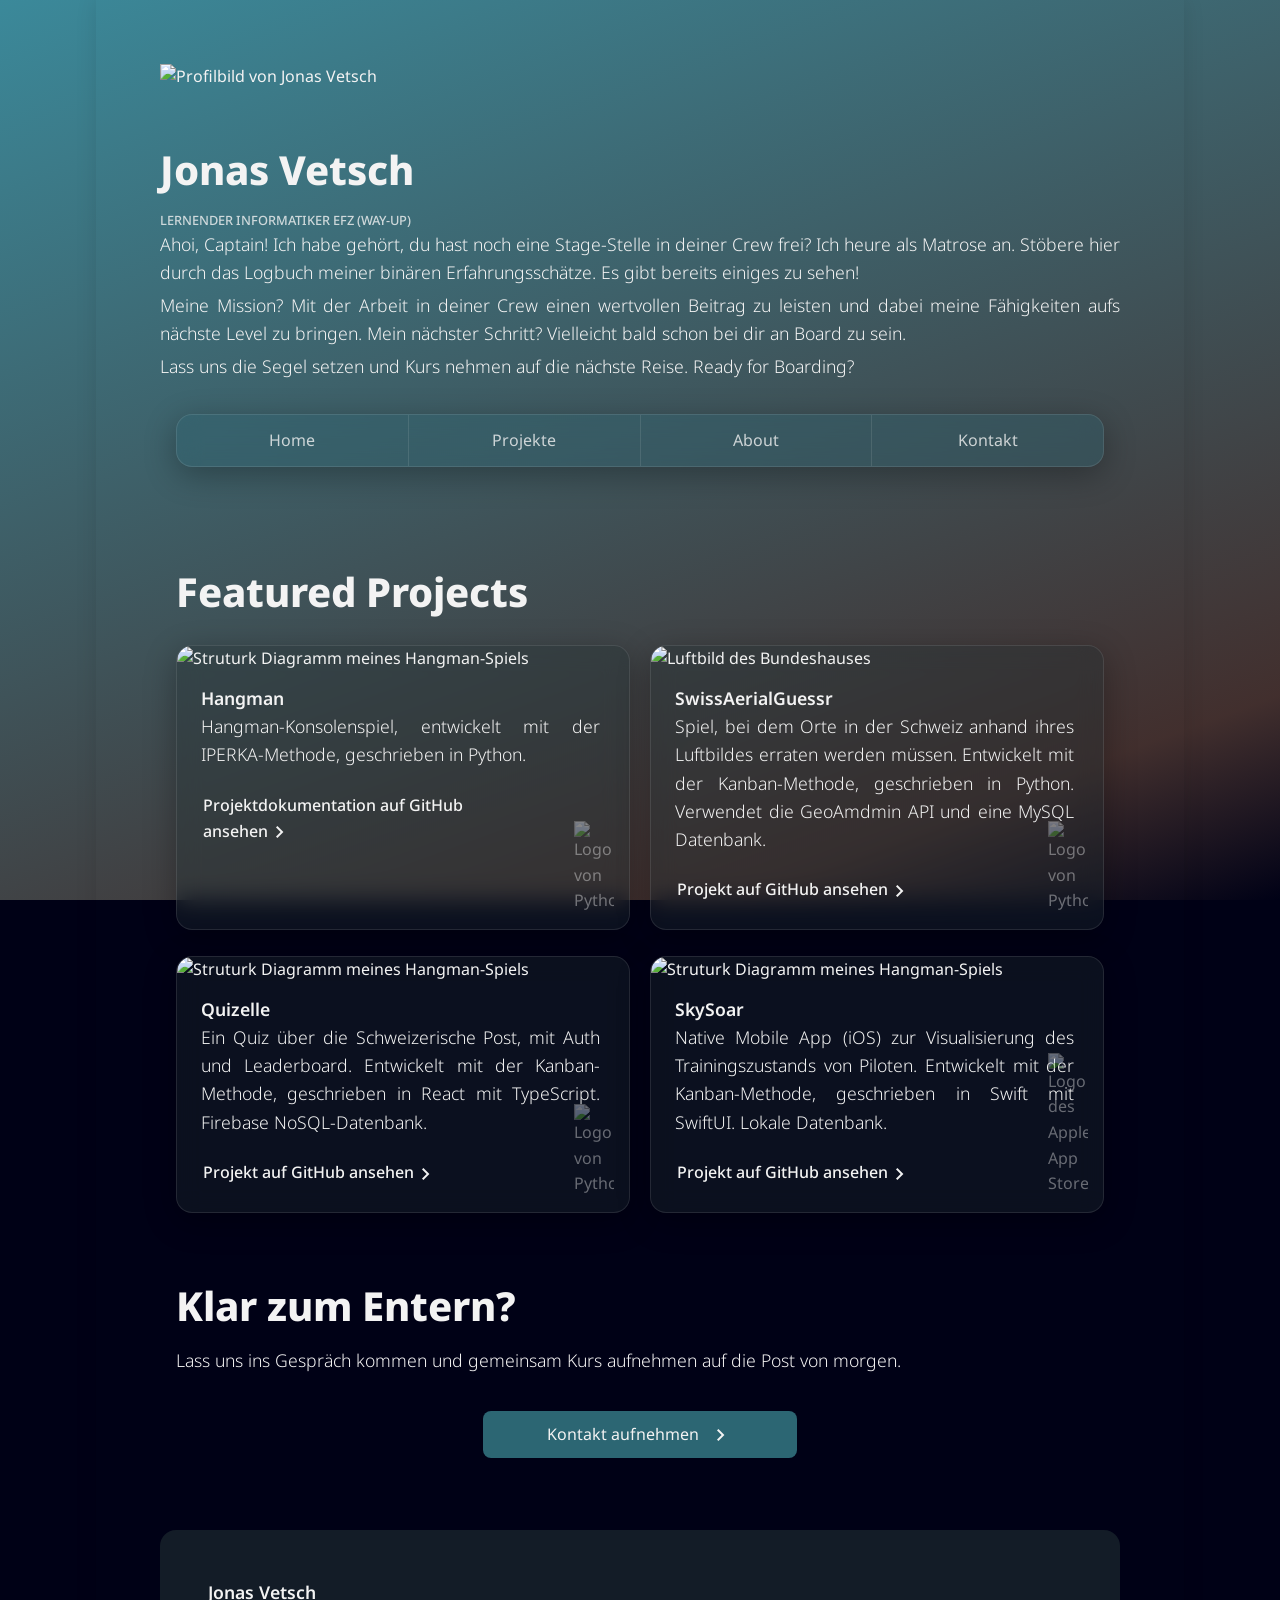
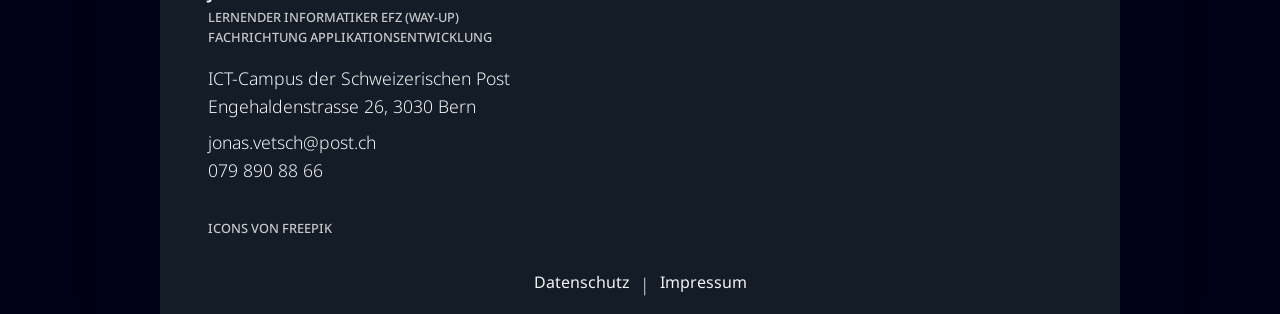
==== index.html @ 1a18a31d "Add Hamburger Nav for Mobile on site projects.html, still not unified over all pages." ====
<!DOCTYPE html>
<html lang="de">
<head>
    <meta charset="UTF-8">
    <meta name="viewport" content="width=device-width, initial-scale=1.0">
    <link rel="stylesheet" href="css/global.css">
    <link rel="stylesheet" href="css/index.css">

    <title>Jonas Vetsch | Lernender Informatiker</title>

    <!-- Load Font "Noto" -->
    <link rel="preconnect" href="https://fonts.googleapis.com">
    <link rel="preconnect" href="https://fonts.gstatic.com" crossorigin>
    <link href="https://fonts.googleapis.com/css2?family=Inter:ital,opsz,wght@0,14..32,100..900;1,14..32,100..900&family=Noto+Sans:ital,wght@0,100..900;1,100..900&display=swap" rel="stylesheet">

    <!-- Load Google Icons -->
    <link rel="stylesheet" href="https://fonts.googleapis.com/css2?family=Material+Symbols+Outlined:opsz,wght,FILL,GRAD@24,400,0,0" />
</head>
<body>
    <!-- Bild und Name -->
    <div class="hero">
        <img class="profile-img" src="img/profilepicture.png" alt="Profilbild von Jonas Vetsch">
        <div class="hero-text">
            <h1>Jonas Vetsch</h1>
            <h4>Lernender Informatiker EFZ (Way-Up)</h4>
        </div>
    </div>

    <!-- Elevator Pitch -->
    <p class="elevator-pitch">Ahoi, Captain! Ich habe gehört, du hast noch eine Stage-Stelle in deiner Crew frei? Ich heure als Matrose an. Stöbere hier durch das Logbuch meiner binären Erfahrungsschätze. Es gibt bereits einiges zu sehen!</p>
    <p class="elevator-pitch">Meine Mission? Mit der Arbeit in deiner Crew einen wertvollen Beitrag zu leisten und dabei meine Fähigkeiten aufs nächste Level zu bringen. Mein nächster Schritt? Vielleicht bald schon bei dir an Board zu sein.</p>
    <p class="elevator-pitch">Lass uns die Segel setzen und Kurs nehmen auf die nächste Reise. Ready for Boarding?</p>

    <!-- Menu -->
    <header>
        <nav>
            <ul>
                <li><a href="index.html">Home</a></li>
                <li><a href="html/projects.html">Projekte</a></li>
                <li><a href="html/about.html">About</a></li>
                <li><a href="html/contact.html">Kontakt</a></li>
            </ul>
        </nav>
    </header>

    <main>
        <!-- Featured Projects -->
        <section>
            <h1>Featured Projects</h1>
            <div class="project-card-area">
                <div class="card">
                    <img class="project-image" src="img/projects/hangman.jpg" alt="Struturk Diagramm meines Hangman-Spiels">
                    <img class="technology-image" src="img/projects/technology-images/python.png" alt="Logo von Python">
                    <div class="project-description">
                        <h3>Hangman</h3>
                        <p>Hangman-Konsolenspiel, entwickelt mit der IPERKA-Methode, geschrieben in Python.</p>
                        <a href="https://github.com/BA-2025-2026/PY_Jonas_Hangman" target="_blank">Projektdokumentation auf GitHub ansehen<span class="material-symbols-outlined">chevron_right</span></a>
                    </div>
                </div>
                <div class="card">
                    <img class="project-image" src="img/projects/swissaerialguessr.png" alt="Luftbild des Bundeshauses">
                    <img class="technology-image" src="img/projects/technology-images/python.png" alt="Logo von Python">
                    <div class="project-description">
                        <h3>SwissAerialGuessr</h3>
                        <p>Spiel, bei dem Orte in der Schweiz anhand ihres Luftbildes erraten werden müssen. Entwickelt mit der Kanban-Methode, geschrieben in Python. Verwendet die GeoAmdmin API und eine MySQL Datenbank.</p>
                        <a href="https://github.com/jonasclick/SwissAerialGuessr" target="_blank">Projekt auf GitHub ansehen<span class="material-symbols-outlined">chevron_right</span></a>
                    </div>
                </div>
                <div class="card">
                    <img class="project-image" src="img/projects/quizelle.png" alt="Struturk Diagramm meines Hangman-Spiels">
                    <img class="technology-image" src="img/projects/technology-images/react.png" alt="Logo von Python">
                    <div class="project-description">
                        <h3>Quizelle</h3>
                        <p>Ein Quiz über die Schweizerische Post, mit Auth und Leaderboard. Entwickelt mit der Kanban-Methode, geschrieben in React mit TypeScript. Firebase NoSQL-Datenbank.</p>
                        <a href="https://github.com/jonasclick/Quizelle" target="_blank">Projekt auf GitHub ansehen<span class="material-symbols-outlined">chevron_right</span></a>
                    </div>
                </div>
                <div class="card">
                    <img class="project-image" src="img/projects/skysoar.jpg" alt="Struturk Diagramm meines Hangman-Spiels">
                    <img class="technology-image" src="img/projects/technology-images/appstore.png" alt="Logo des Apple App Store">
                    <div class="project-description">
                        <h3>SkySoar</h3>
                        <p>Native Mobile App (iOS) zur Visualisierung des Trainingszustands von Piloten. Entwickelt mit der Kanban-Methode, geschrieben in Swift mit SwiftUI. Lokale Datenbank.</p>
                        <a href="https://github.com/jonasclick/skysoar" target="_blank">Projekt auf GitHub ansehen<span class="material-symbols-outlined">chevron_right</span></a>
                    </div>
                </div>
            </div>


        </section>

        <section class="cta">
            <!-- Call to Action -->
            <h1>Klar zum Entern?</h1>
            <p>Lass uns ins Gespräch kommen und gemeinsam Kurs aufnehmen auf die Post von morgen.</p>
            <a href="html/contact.html" class="primary-button">
                Kontakt aufnehmen<span class="material-symbols-outlined">chevron_right</span>
            </a>
        </section>
    </main>

    <footer>
        <!-- Contact Information -->
        <div class="footer-title">
            <h3>Jonas Vetsch</h3>
            <h4>Lernender Informatiker EFZ (Way-Up)</h4>
            <h4>Fachrichtung Applikationsentwicklung</h4>
        </div>
        <p>ICT-Campus der Schweizerischen Post</p>
        <p>Engehaldenstrasse 26, 3030 Bern</p>

        <div class="tel-mail">
            <p>jonas.vetsch@post.ch</p>
            <p>079 890 88 66</p>
        </div>
        <br>
        <h4>Icons von FREEPIK</h4>


        <!-- Impressum, Datenschutz -->
        <div class="footer-nav">
            <a href="html/privacy.html">Datenschutz</a>
            <p>|</p>
            <a href="html/imprint.html">Impressum</a>
        </div>
    </footer>

</body>
</html>
---- css/global.css ----
/* Reset default HTML Styling */
* {
    margin: 0;
    padding: 0;
    box-sizing: border-box;
}

button {
    background: none;
    color: inherit;
    border: none;
    padding: 0;
    font: inherit;
    cursor: pointer;
    outline: inherit;
}

a {
    text-decoration: none;
    color: inherit;
    cursor: pointer;
    outline: none;
}

/* --- 1. GLOBAL STYLES (Valid for all subpages) --- */
/* General Setup */
:root {
    --primary-white: #f3f3f3;
    --primary-grey: ;
    --accent-color: ;

    --brown: #734D2C ;
    --nightgreen: #203033;
    --nightgreen-rgb: 32, 48, 51;
    --blue: #2C6673;
    --sand: #C8A98E;
    --skyblue: #D5EDF2;

    /* Form Validation Colors */
    --valid-green: #88A65E;
    --error-red: #B35442;
}

body {
    min-height: 100vh;
    margin: 0;
    background-color: #000116;
    background-image: linear-gradient(160deg,
    rgba(59, 137, 154, 1) 0%,
    rgba(164, 116, 81, 0.4) 85%,
    rgba(0, 1, 22, 0.8) 100%
    );
    background-attachment: fixed;
    font-family: "Noto Sans", sans-serif;
    color: var(--primary-white);
    line-height: 1.6;
}

/* Typography System Mobile*/
h1 { font-size: 1.6rem; font-weight: 800; margin: 2rem 0 0.5rem 0; }
h2 { font-size: 1.3rem; font-weight: 700; margin: 2rem 0 1rem 0; }
h3 { font-size: 1.1rem; font-weight: 600; }
h4 { font-size: 0.8rem; font-weight: 500; opacity: 0.8; text-transform: uppercase; }
p {
    font-size: 0.95rem;
    font-weight: 300;
    margin-bottom: 0.3rem;
    text-align: justify;

    -webkit-hyphens: auto; /* Safari */
    hyphens: auto;

    overflow-wrap: break-word;
}

main {
    margin: 1rem;
}

/* --- NAV --- */
header {
    /* Stick to top */
    position: sticky;
    top: 1em;
    z-index: 1000;
    margin: 1em 1em;
}

nav ul {
    list-style: none;
    display: flex;
    flex-direction: row;
    flex-wrap: wrap;
    justify-content: space-evenly;
    align-items: stretch;


    /* Liquid Glass Effect */
    background: color-mix(in srgb, var(--blue), transparent 65%);
    backdrop-filter: blur(12px);
    -webkit-backdrop-filter: blur(12px); /* jSafari Support */
    border: 1px solid rgba(255, 255, 255, 0.1);
    border-radius: 1em;
    box-shadow: 0 8px 32px rgba(0, 0, 0, 0.3);

    margin: 0.8em 0;
}

nav li {
    display: flex;
    align-items: stretch;
    justify-content: center;
    flex: 1;
    transition: all 0.3s ease-in-out;
}

nav li:not(:last-child) {
    border-right: 1px solid rgba(255, 255, 255, 0.1);
}

nav li a {
    display: flex;
    align-items: center;
    justify-content: center;
    cursor: pointer;
    text-align: center;
    width: 100%;
    height: 100%;
    text-decoration: none;
    color: var(--primary-white);
    opacity: 0.8;
    padding: 0.8em 0.4em;
    transition:
            transform 0.3s ease,
            color 0.3s ease,
            opacity 0.3s ease;
}


nav ul li:hover a {
    transform: scale(1.05);
    opacity: 1;
}

/* --- Navigation on Mobile (Hamburger Nav) --- */

/* --- Burger Button Styling --- */
.menu-toggle {
    display: none; /* Auf Desktop verstecken */
    flex-direction: column;
    justify-content: flex-end;
    cursor: pointer;
    gap: 6px;
    padding: 10px;
    z-index: 1001;
}

.menu-toggle .bar {
    width: 30px;
    height: 3px;
    background-color: var(--primary-white);
    border-radius: 2px;
    transition: all 0.3s ease;
}

/* --- Mobile View (bis 768px) --- */
@media (max-width: 768px) {
    header {
        display: flex;
        justify-content: flex-end; /* Schiebt den Inhalt (den Burger) nach rechts */
        align-items: center;
    }

    .menu-toggle {
        display: flex; /* Burger auf Mobile anzeigen */
        justify-content: center; /* Zentriert Bars vertikal */
        align-items: center;     /* Zentriert Bars horizontal */

        /* Kreis-Form & Größe */
        width: 55px;
        height: 55px;
        border-radius: 50%;
        cursor: pointer;
        z-index: 1001;

        /* Dein Liquid Glass Effekt */
        background: color-mix(in srgb, var(--blue), transparent 65%);
        backdrop-filter: blur(12px);
        -webkit-backdrop-filter: blur(12px);
        border: 1px solid rgba(255, 255, 255, 0.1);
        box-shadow: 0 4px 15px rgba(0, 0, 0, 0.3);

        transition: all 0.3s ease-in-out;
    }

    nav ul {
        /* Menü verstecken und positionieren */
        display: flex;
        flex-direction: row;
        position: absolute;
        top: 3.5em; /* Abstand zum Header */
        left: 0;
        width: 100%;

        /* Effekt: Es fährt von oben ein und ist unsichtbar */
        transform: translateY(-20px);
        opacity: 0;
        pointer-events: none; /* Verhindert Klicks im versteckten Zustand */

        transition: all 0.4s cubic-bezier(0.4, 0, 0.2, 1);
    }

    /* Wenn das Menü aktiv ist */
    nav ul.active {
        transform: translateY(0);
        opacity: 1;
        pointer-events: auto;
    }

    nav li {
        border-right: none !important; /* Horizontale Linien entfernen */
        border-bottom: 1px solid rgba(255, 255, 255, 0.1);
        width: 100%;
    }

    nav li:last-child {
        border-bottom: none;
    }

    /* X-Animation für den Burger-Button */
    #mobile-menu.is-active .bar:nth-child(2) { opacity: 0; }
    #mobile-menu.is-active .bar:nth-child(1) { transform: translateY(9px) rotate(45deg); }
    #mobile-menu.is-active .bar:nth-child(3) { transform: translateY(-9px) rotate(-45deg); }
}

.card {
    position: relative;
    /* 1. Transparenter Hintergrund */
    background: color-mix(
            in srgb, var(--nightgreen), transparent 65%
    );

    /* 2. Weichzeichner für den Hintergrund */
    backdrop-filter: blur(12px);
    -webkit-backdrop-filter: blur(12px); /* jSafari Support */

    /* 3. Ein feiner weißer Rand (wirkt wie eine Lichtkante am Glas) */
    border: 1px solid rgba(255, 255, 255, 0.1);

    /* 4. Abrunden und Schatten für die Tiefe */
    border-radius: 1em;
    box-shadow: 0 8px 32px rgba(0, 0, 0, 0.3);
    overflow: hidden;

    margin: 0.8em 0;
}

.card .project-image {
    max-width: 100%;
    min-width: 100%;
    height: 100px;

    object-fit: cover;
    object-position: top;

    position: relative;
}

.card .technology-image {
    position: absolute;
    bottom: 15px;
    right: 15px;

    width: 40px;
    height: auto;

    margin: 0;
    z-index: 100;
    opacity: 0.4;

}

.card h2 {
    margin: 0.2rem 0.7rem 0.4rem 0.7rem;
}

.card h3 {
    margin-left: 0.7rem;
}

.card p {
    margin: 0 1rem 0.4rem 0.7rem
}

.card .project-image-copyright {
    text-align: right;

    position: absolute;
    bottom: 2px;
    right: 15px;
    padding: 0.3rem 0.5rem;
    border-radius: 0.2rem;

    background: var(--nightgreen);

}

.card a {
    margin: 1rem 6rem 0.7rem 0.7rem;
    display: inline-block;
    color: var(--accent-color);
    position: relative;
    font-weight: 500;
    border: 2px solid transparent;
    transition: border-bottom-color 0.3s ease;
}

.card a:hover {
    border-bottom-color: rgba(var(--accent-color), 0.2);
}

/* Screenreader only (Accessibility) */
.sr-only {
    position: absolute;
    width: 1px;
    height: 1px;
    padding: 0;
    margin: -1px;
    overflow: hidden;
    clip: rect(0, 0, 0, 0);
    white-space: nowrap;
    border-width: 0;
}

.cta {
    display: flex;
    flex-direction: column;
}

.cta a {
    margin: 2rem auto 0.5rem auto;
    padding: 0.7rem 4rem;
    display: flex;
    justify-content: center;
    align-items: center;
    gap: 10px;
    max-width: 600px;
}

.material-symbols-outlined {
    vertical-align: middle;
    font-variation-settings: 'wght' 400;
}

.primary-button {
    background: var(--blue);
    color: var(--primary-white);
    border-radius: 0.5em;
}



/* --- FOOTER --- */
footer {
    background: rgba(var(--nightgreen-rgb), 0.6);
    border-radius: 1em 1em 0 0;
    padding: 1em;
    margin: 3rem 0 0 0;
}

.footer-title {
    margin-bottom: 1rem;
}

footer p {
    margin: 0;
}

footer .tel-mail {
    margin: 0.5rem 0;
}

.footer-nav {
    display: flex;
    margin: 2rem 0 1rem 0;
    justify-content: center;
    gap: 10px;
}

.footer-nav a {
    display: inline-block;
    cursor: pointer;
}



/* --- RESPONSIVE DESIGN: Adjust for Desktop (>=1024px) --- */
@media (min-width: 1024px) {

    body {
        display: flex;
        flex-direction: column;
        min-height: 100vh;

        max-width: calc(1024px + 4rem);
        margin: 0 auto;
        padding: 4rem 4rem 0 4rem;
        box-shadow: 0 0 20px rgba(0,0,0,0.1);
    }

    main {
        flex: 1;
    }

    /* Typography Desktop */
    h1 {
        font-size: 2.5rem;
        margin-top: 3rem;
    }

    h2 {
        font-size: 1.8rem;
    }

    p {
        font-size: 1.1rem;
    }


    /* PROJECT CARDS */
    .project-card-area {
        display: grid;
        grid-template-columns: 1fr 1fr;
        gap: 20px;
        grid-row-gap: 0;
    }

    .project-description {
        padding: 0.8rem;
    }

    .card .project-image {
        height: 180px;
    }

    footer {
        padding: 3rem 3rem 0 3rem;
    }

}
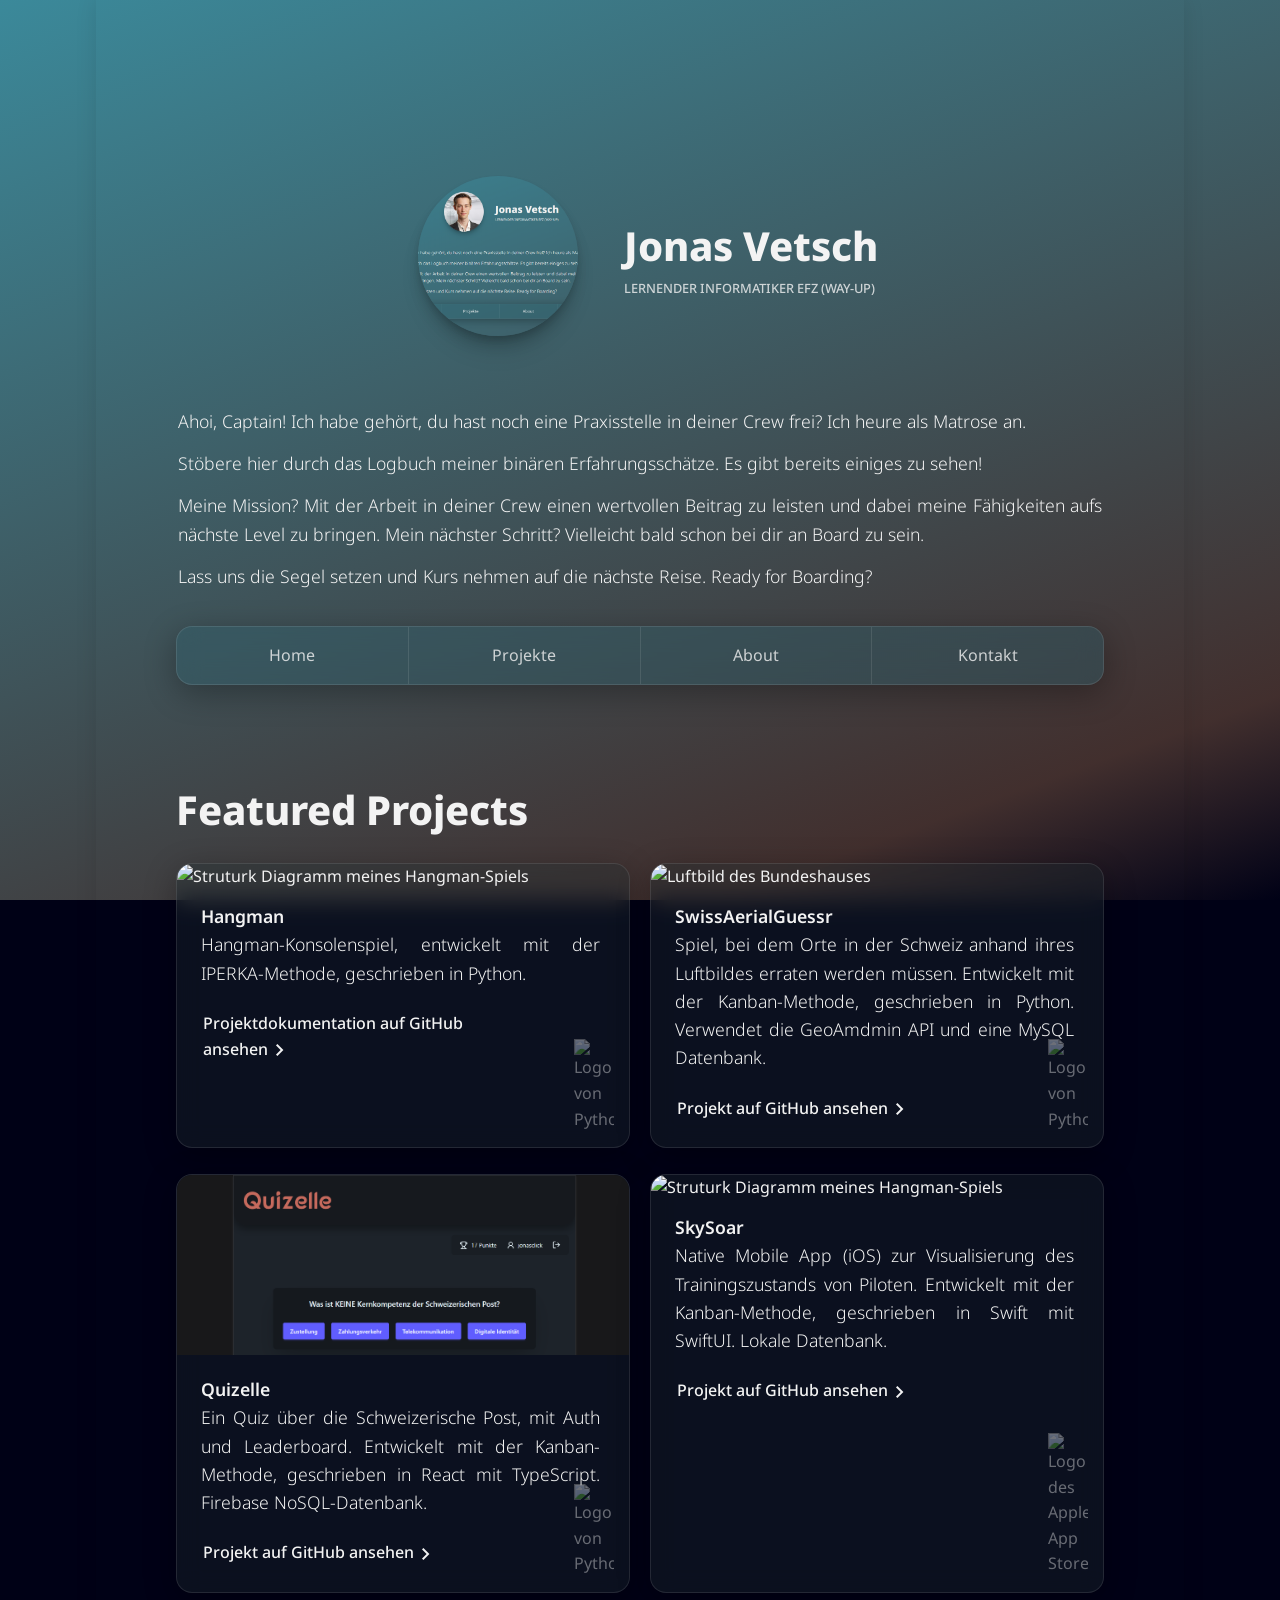
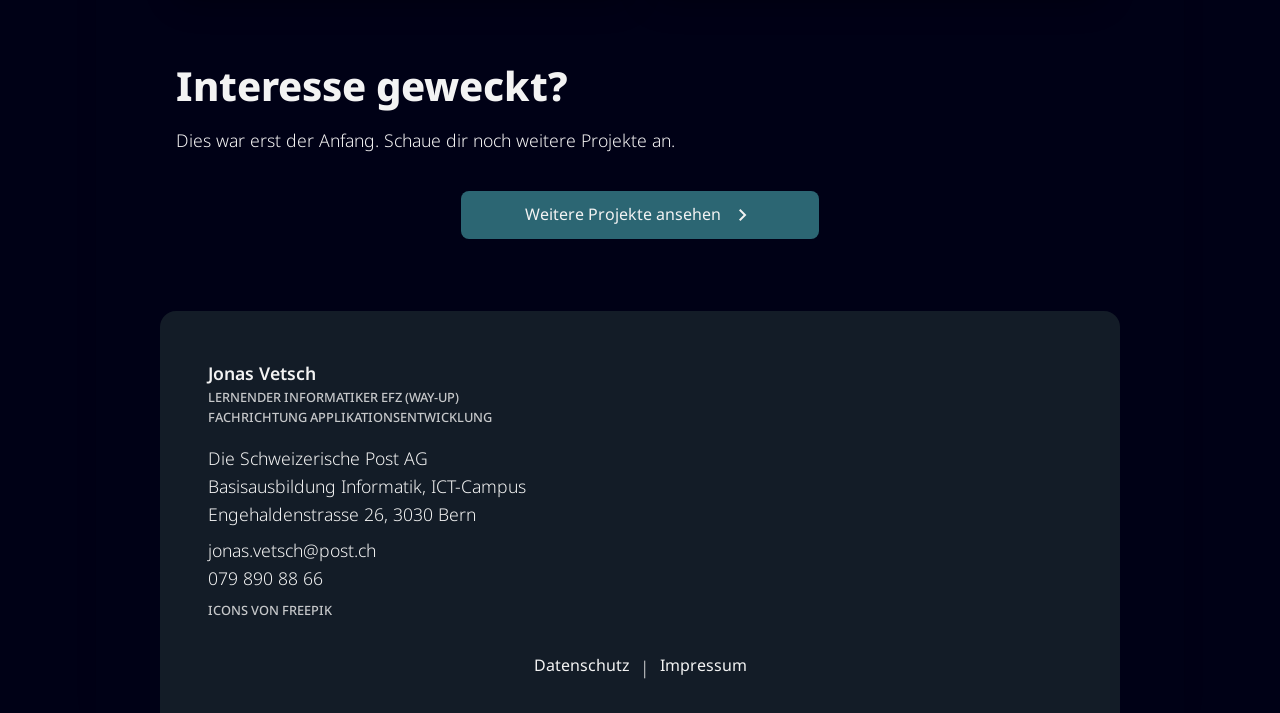
==== commit 0cf00825: "Update project page. Dynamically load footer." ====
--- a/index.html
+++ b/index.html
@@ -19,7 +19,7 @@
 <body>
     <!-- Bild und Name -->
     <div class="hero">
-        <img class="profile-img" src="img/profilepicture.png" alt="Profilbild von Jonas Vetsch">
+        <img class="profile-img" src="img/profilepicture-2.png" alt="Profilbild von Jonas Vetsch">
         <div class="hero-text">
             <h1>Jonas Vetsch</h1>
             <h4>Lernender Informatiker EFZ (Way-Up)</h4>
@@ -27,7 +27,8 @@
     </div>
 
     <!-- Elevator Pitch -->
-    <p class="elevator-pitch">Ahoi, Captain! Ich habe gehört, du hast noch eine Stage-Stelle in deiner Crew frei? Ich heure als Matrose an. Stöbere hier durch das Logbuch meiner binären Erfahrungsschätze. Es gibt bereits einiges zu sehen!</p>
+    <p class="elevator-pitch">Ahoi, Captain! Ich habe gehört, du hast noch eine Praxisstelle in deiner Crew frei? Ich heure als Matrose an.</p>
+    <p class="elevator-pitch">Stöbere hier durch das Logbuch meiner binären Erfahrungsschätze. Es gibt bereits einiges zu sehen!</p>
     <p class="elevator-pitch">Meine Mission? Mit der Arbeit in deiner Crew einen wertvollen Beitrag zu leisten und dabei meine Fähigkeiten aufs nächste Level zu bringen. Mein nächster Schritt? Vielleicht bald schon bei dir an Board zu sein.</p>
     <p class="elevator-pitch">Lass uns die Segel setzen und Kurs nehmen auf die nächste Reise. Ready for Boarding?</p>
 
@@ -91,39 +92,15 @@
 
         <section class="cta">
             <!-- Call to Action -->
-            <h1>Klar zum Entern?</h1>
-            <p>Lass uns ins Gespräch kommen und gemeinsam Kurs aufnehmen auf die Post von morgen.</p>
-            <a href="html/contact.html" class="primary-button">
-                Kontakt aufnehmen<span class="material-symbols-outlined">chevron_right</span>
+            <h1>Interesse geweckt?</h1>
+            <p>Dies war erst der Anfang. Schaue dir noch weitere Projekte an.</p>
+            <a href="html/projects.html" class="primary-button">
+                Weitere Projekte ansehen<span class="material-symbols-outlined">chevron_right</span>
             </a>
         </section>
     </main>
 
-    <footer>
-        <!-- Contact Information -->
-        <div class="footer-title">
-            <h3>Jonas Vetsch</h3>
-            <h4>Lernender Informatiker EFZ (Way-Up)</h4>
-            <h4>Fachrichtung Applikationsentwicklung</h4>
-        </div>
-        <p>ICT-Campus der Schweizerischen Post</p>
-        <p>Engehaldenstrasse 26, 3030 Bern</p>
-
-        <div class="tel-mail">
-            <p>jonas.vetsch@post.ch</p>
-            <p>079 890 88 66</p>
-        </div>
-        <br>
-        <h4>Icons von FREEPIK</h4>
-
-
-        <!-- Impressum, Datenschutz -->
-        <div class="footer-nav">
-            <a href="html/privacy.html">Datenschutz</a>
-            <p>|</p>
-            <a href="html/imprint.html">Impressum</a>
-        </div>
-    </footer>
-
+    <div id="footer-placeholder"></div>
+    <script src="/script/index.js"></script>
 </body>
 </html>
--- a/css/global.css
+++ b/css/global.css
@@ -142,97 +142,6 @@
     opacity: 1;
 }
 
-/* --- Navigation on Mobile (Hamburger Nav) --- */
-
-/* --- Burger Button Styling --- */
-.menu-toggle {
-    display: none; /* Auf Desktop verstecken */
-    flex-direction: column;
-    justify-content: flex-end;
-    cursor: pointer;
-    gap: 6px;
-    padding: 10px;
-    z-index: 1001;
-}
-
-.menu-toggle .bar {
-    width: 30px;
-    height: 3px;
-    background-color: var(--primary-white);
-    border-radius: 2px;
-    transition: all 0.3s ease;
-}
-
-/* --- Mobile View (bis 768px) --- */
-@media (max-width: 768px) {
-    header {
-        display: flex;
-        justify-content: flex-end; /* Schiebt den Inhalt (den Burger) nach rechts */
-        align-items: center;
-    }
-
-    .menu-toggle {
-        display: flex; /* Burger auf Mobile anzeigen */
-        justify-content: center; /* Zentriert Bars vertikal */
-        align-items: center;     /* Zentriert Bars horizontal */
-
-        /* Kreis-Form & Größe */
-        width: 55px;
-        height: 55px;
-        border-radius: 50%;
-        cursor: pointer;
-        z-index: 1001;
-
-        /* Dein Liquid Glass Effekt */
-        background: color-mix(in srgb, var(--blue), transparent 65%);
-        backdrop-filter: blur(12px);
-        -webkit-backdrop-filter: blur(12px);
-        border: 1px solid rgba(255, 255, 255, 0.1);
-        box-shadow: 0 4px 15px rgba(0, 0, 0, 0.3);
-
-        transition: all 0.3s ease-in-out;
-    }
-
-    nav ul {
-        /* Menü verstecken und positionieren */
-        display: flex;
-        flex-direction: row;
-        position: absolute;
-        top: 3.5em; /* Abstand zum Header */
-        left: 0;
-        width: 100%;
-
-        /* Effekt: Es fährt von oben ein und ist unsichtbar */
-        transform: translateY(-20px);
-        opacity: 0;
-        pointer-events: none; /* Verhindert Klicks im versteckten Zustand */
-
-        transition: all 0.4s cubic-bezier(0.4, 0, 0.2, 1);
-    }
-
-    /* Wenn das Menü aktiv ist */
-    nav ul.active {
-        transform: translateY(0);
-        opacity: 1;
-        pointer-events: auto;
-    }
-
-    nav li {
-        border-right: none !important; /* Horizontale Linien entfernen */
-        border-bottom: 1px solid rgba(255, 255, 255, 0.1);
-        width: 100%;
-    }
-
-    nav li:last-child {
-        border-bottom: none;
-    }
-
-    /* X-Animation für den Burger-Button */
-    #mobile-menu.is-active .bar:nth-child(2) { opacity: 0; }
-    #mobile-menu.is-active .bar:nth-child(1) { transform: translateY(9px) rotate(45deg); }
-    #mobile-menu.is-active .bar:nth-child(3) { transform: translateY(-9px) rotate(-45deg); }
-}
-
 .card {
     position: relative;
     /* 1. Transparenter Hintergrund */
@@ -444,7 +353,7 @@
     }
 
     footer {
-        padding: 3rem 3rem 0 3rem;
+        padding: 3rem 3rem 1rem 3rem;
     }
 
 }
--- a/css/index.css
+++ b/css/index.css
@@ -0,0 +1,67 @@
+/* Header and Nav on Mobile */
+.hero {
+    display: grid;
+    align-items: center;
+    grid-template-columns: 0.7fr 1.3fr;
+    margin: 3rem 0 2rem 0;
+}
+
+.profile-img {
+    width: 140px;
+    height: 140px;
+    border-radius: 50%;
+
+    /* Protect aspect ratio */
+    object-fit: cover;
+
+    box-shadow:
+            0 4px 6px -1px rgba(0, 0, 0, 0.1),
+            0 10px 15px -3px rgba(0, 0, 0, 0.2),
+            0 20px 25px -5px rgba(0, 0, 0, 0.1);
+
+
+    margin: 1rem;
+}
+
+.hero-text h1 {
+    margin: 0;
+}
+
+.hero p {
+    margin: 0 1em 8em 0;
+    text-align: justify;
+}
+
+.elevator-pitch {
+    margin: 0.4em 1em;
+}
+
+
+
+
+/* --- RESPONSIVE DESIGN: Adjust for Desktop (>=1024px) --- */
+@media (min-width: 1024px) {
+
+    /* Profile Header Desktop */
+    .hero {
+        display: flex;
+        margin: 6rem auto 3rem auto;
+        gap: 30px;
+    }
+
+    .profile-img {
+        width: 160px;
+        height: 160px;
+    }
+
+    /* Navigation Desktop */
+    nav li a {
+        padding: 1rem 1.5rem;
+        font-size: 1rem;
+    }
+
+    header {
+        top: 1.5rem;
+    }
+}
+
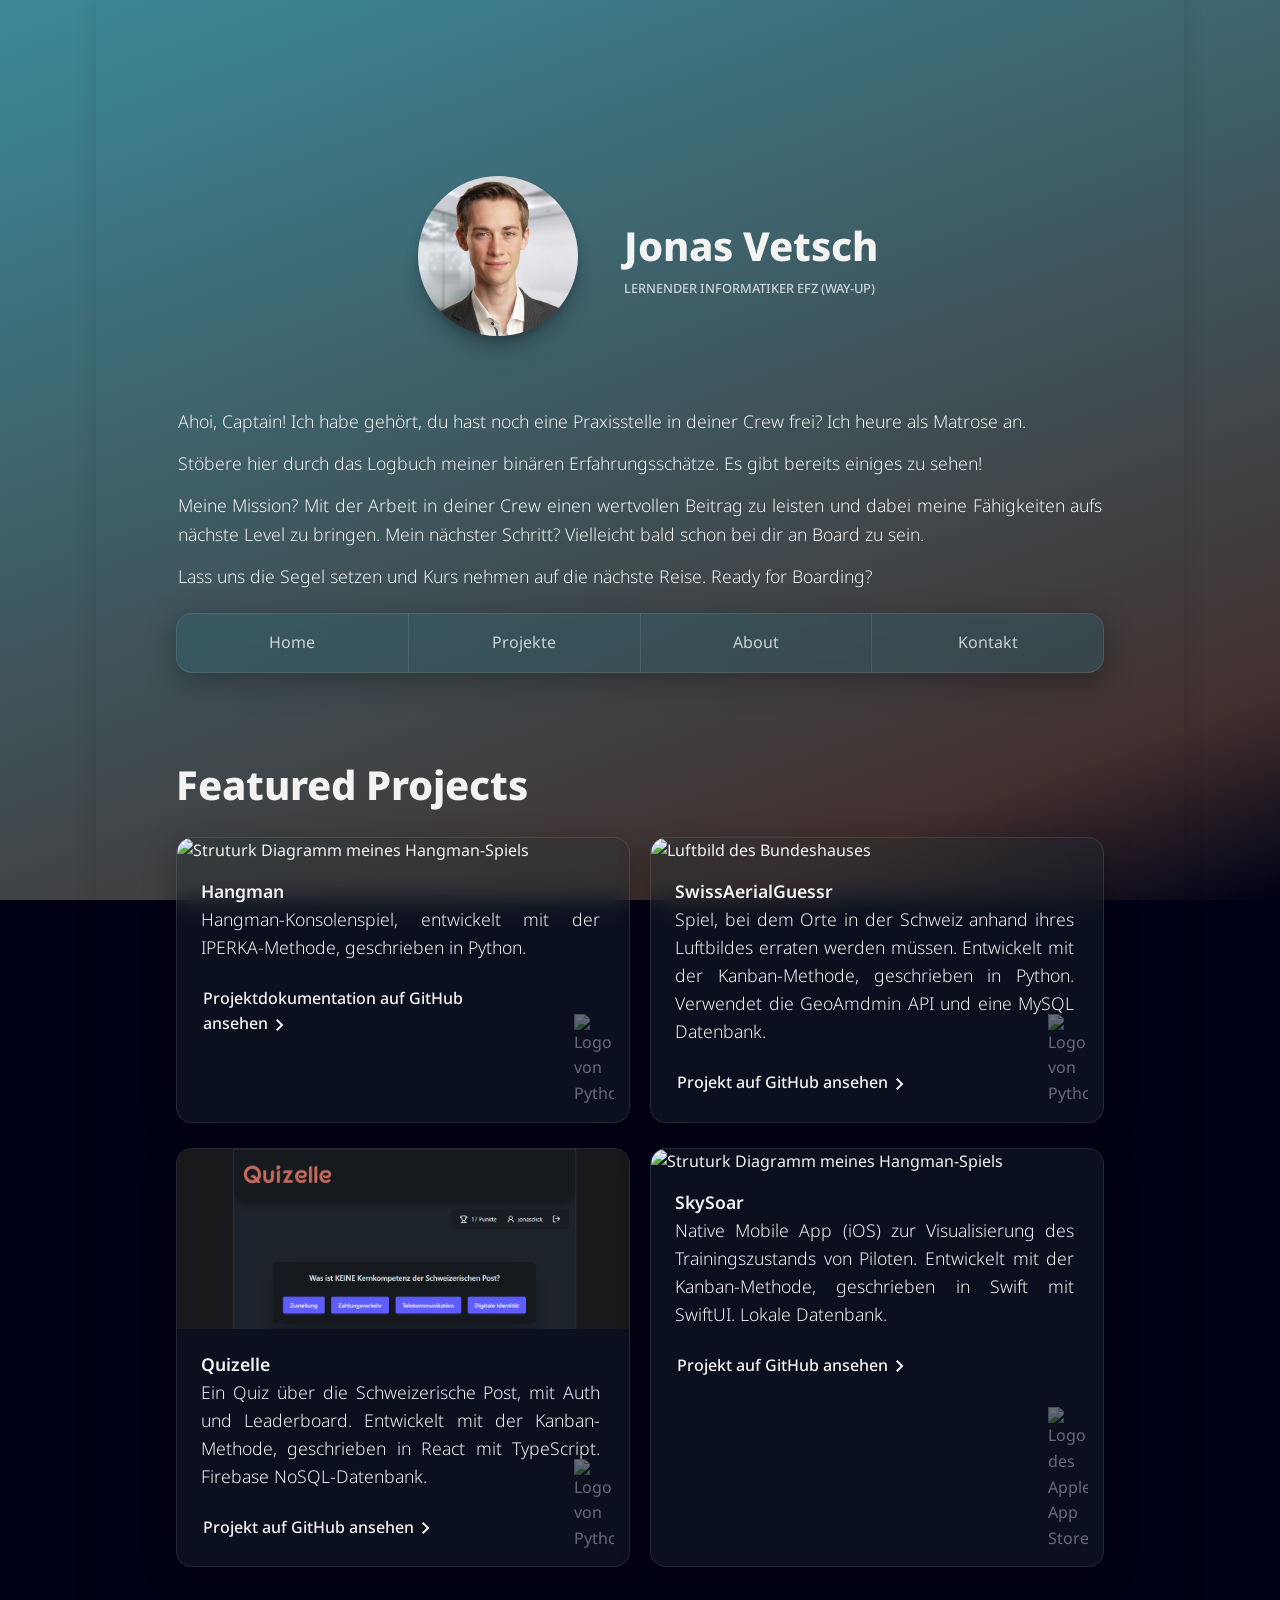
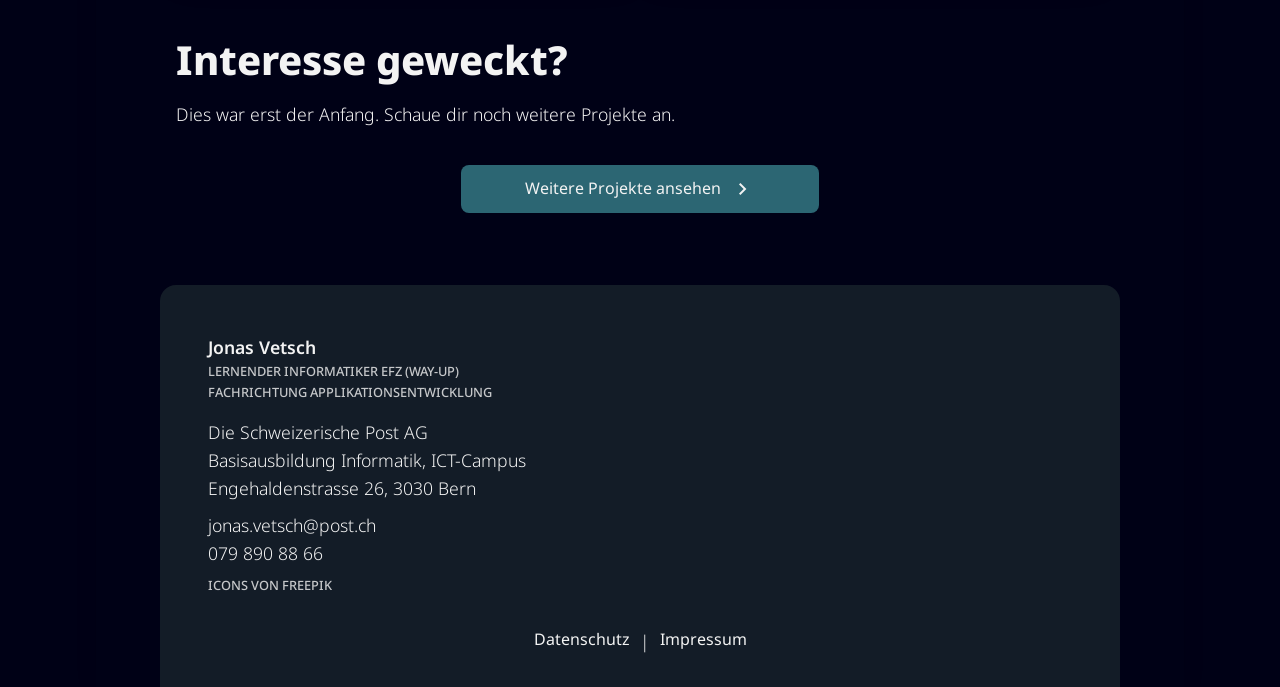
==== commit 3e7c88f7: "Add more projects, improve copywriting, fix bug where ressources were not found due to path issues." ====
--- a/index.html
+++ b/index.html
@@ -3,8 +3,8 @@
 <head>
     <meta charset="UTF-8">
     <meta name="viewport" content="width=device-width, initial-scale=1.0">
-    <link rel="stylesheet" href="css/global.css">
-    <link rel="stylesheet" href="css/index.css">
+    <link rel="stylesheet" href="/css/global.css">
+    <link rel="stylesheet" href="/css/index.css">
 
     <title>Jonas Vetsch | Lernender Informatiker</title>
 
@@ -19,7 +19,7 @@
 <body>
     <!-- Bild und Name -->
     <div class="hero">
-        <img class="profile-img" src="img/profilepicture-2.png" alt="Profilbild von Jonas Vetsch">
+        <img class="profile-img" src="/img/profilepicture-2.png" alt="Profilbild von Jonas Vetsch">
         <div class="hero-text">
             <h1>Jonas Vetsch</h1>
             <h4>Lernender Informatiker EFZ (Way-Up)</h4>
@@ -32,17 +32,7 @@
     <p class="elevator-pitch">Meine Mission? Mit der Arbeit in deiner Crew einen wertvollen Beitrag zu leisten und dabei meine Fähigkeiten aufs nächste Level zu bringen. Mein nächster Schritt? Vielleicht bald schon bei dir an Board zu sein.</p>
     <p class="elevator-pitch">Lass uns die Segel setzen und Kurs nehmen auf die nächste Reise. Ready for Boarding?</p>
 
-    <!-- Menu -->
-    <header>
-        <nav>
-            <ul>
-                <li><a href="index.html">Home</a></li>
-                <li><a href="html/projects.html">Projekte</a></li>
-                <li><a href="html/about.html">About</a></li>
-                <li><a href="html/contact.html">Kontakt</a></li>
-            </ul>
-        </nav>
-    </header>
+    <div id="header-placeholder"></div>
 
     <main>
         <!-- Featured Projects -->
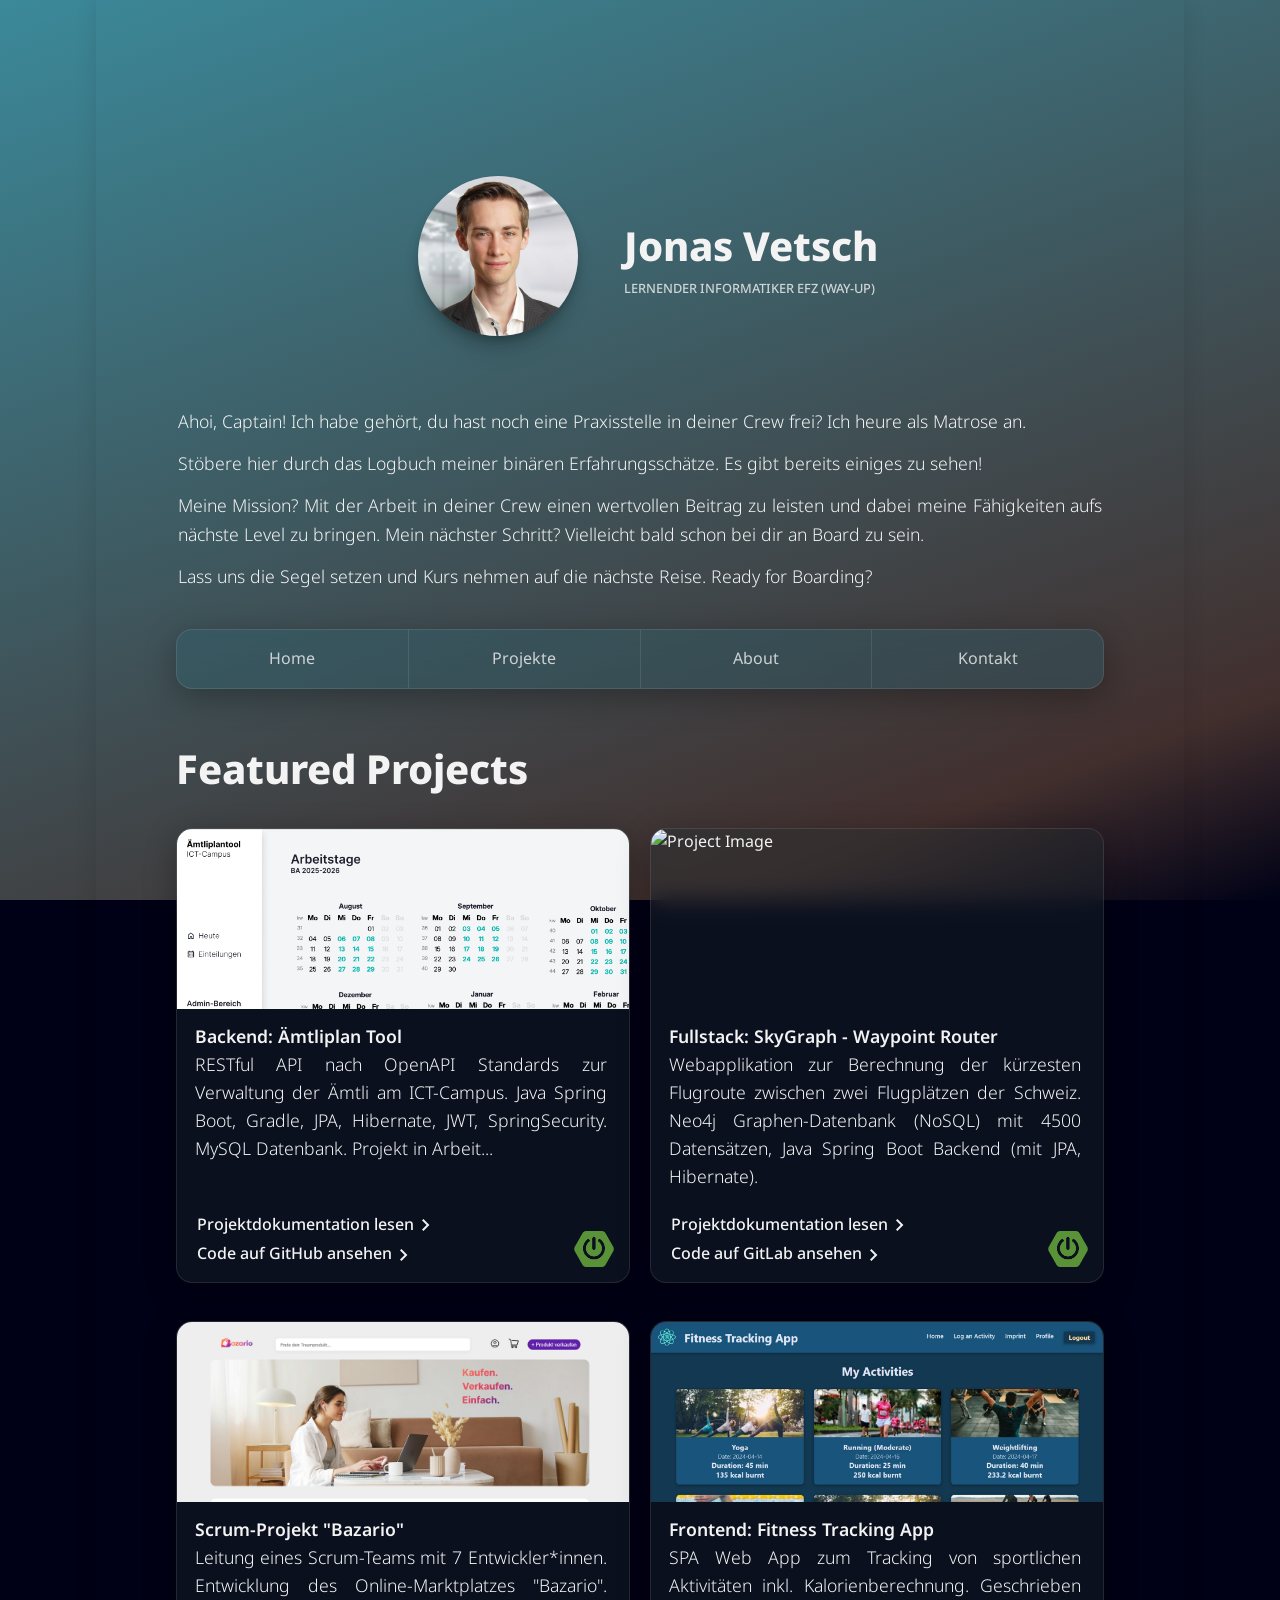
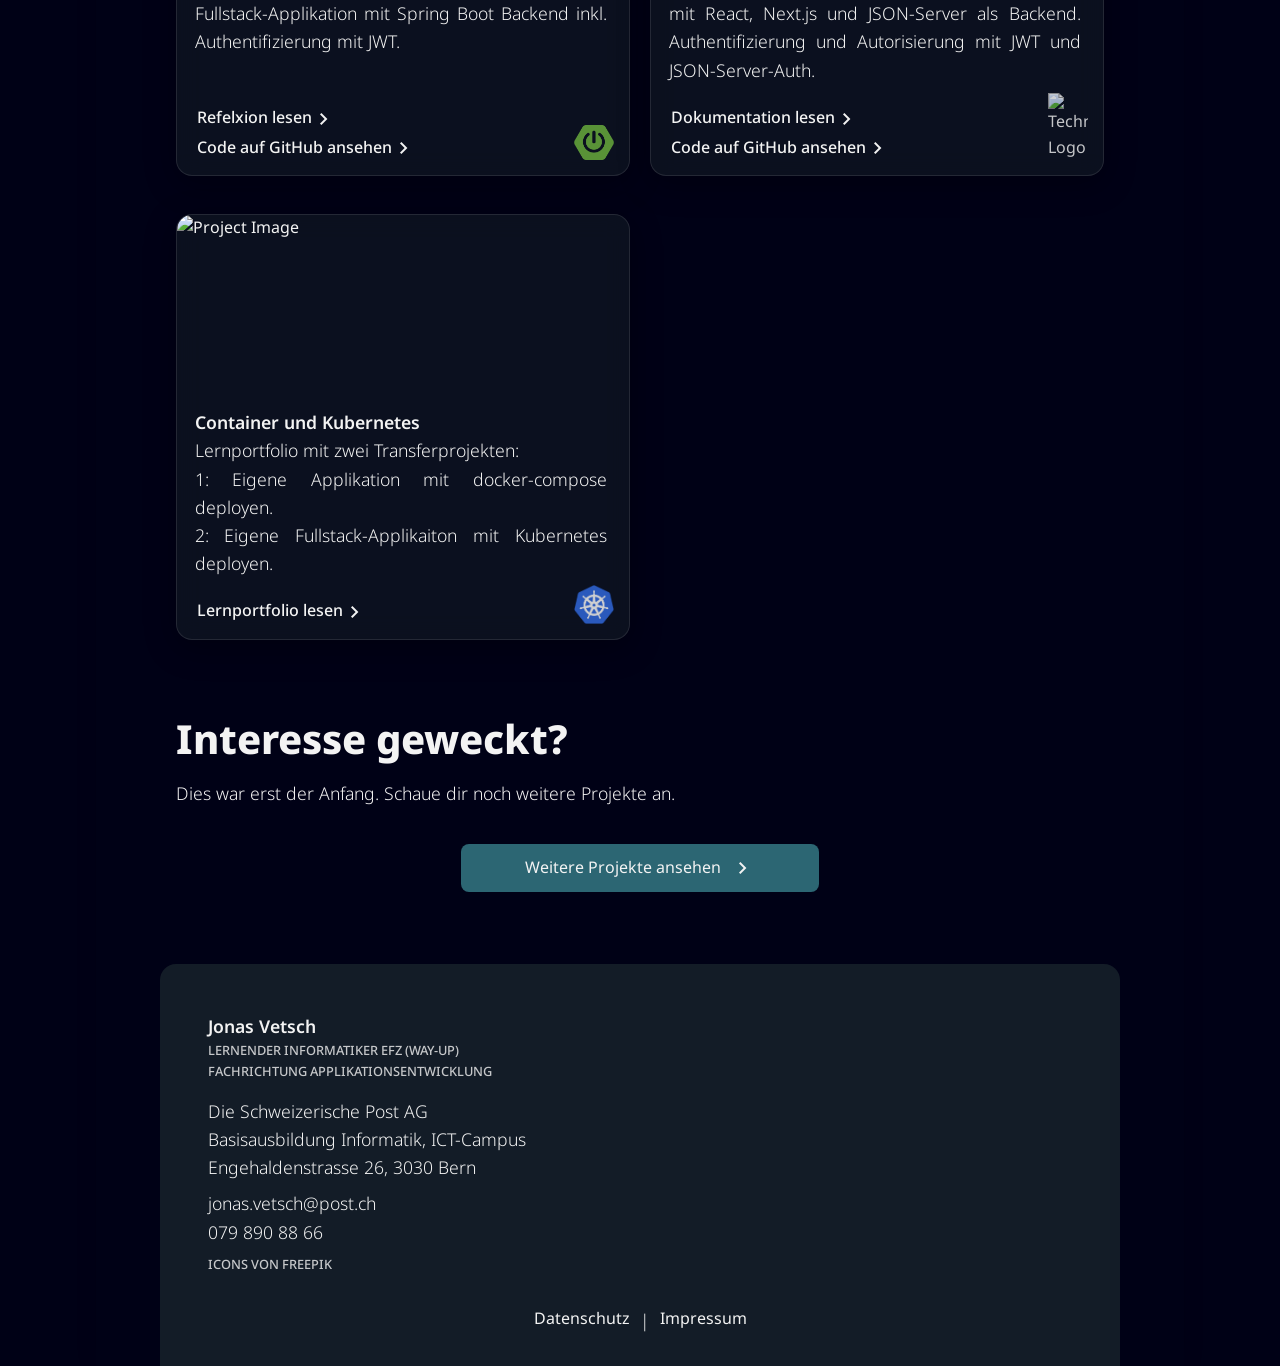
==== commit df78c5f7: "Change margin of nav on home on desktop devices." ====
--- a/index.html
+++ b/index.html
@@ -40,39 +40,52 @@
             <h1>Featured Projects</h1>
             <div class="project-card-area">
                 <div class="card">
-                    <img class="project-image" src="img/projects/hangman.jpg" alt="Struturk Diagramm meines Hangman-Spiels">
-                    <img class="technology-image" src="img/projects/technology-images/python.png" alt="Logo von Python">
+                    <img class="project-image" src="img/projects/aemtliplantool.png" alt="Project Image">
+                    <img class="technology-image" src="img/projects/technology-images/spring-boot.png" alt="Logo von Python">
                     <div class="project-description">
-                        <h3>Hangman</h3>
-                        <p>Hangman-Konsolenspiel, entwickelt mit der IPERKA-Methode, geschrieben in Python.</p>
-                        <a href="https://github.com/BA-2025-2026/PY_Jonas_Hangman" target="_blank">Projektdokumentation auf GitHub ansehen<span class="material-symbols-outlined">chevron_right</span></a>
+                        <h3>Backend: Ämtliplan Tool</h3>
+                        <p>RESTful API nach OpenAPI Standards zur Verwaltung der Ämtli am ICT-Campus. Java Spring Boot, Gradle, JPA, Hibernate, JWT, SpringSecurity. MySQL Datenbank. Projekt in Arbeit...</p>
+                        <a href="pdf/Dokumentation_BAemtli_Aemtliplantool_ICT_Campus_Jonas.pdf" target="_blank" rel="noopener noreferrer">Projektdokumentation lesen<span class="material-symbols-outlined">chevron_right</span></a>
+                        <a href="https://github.com/BA-2025-2026/JAVA_BAemtli" target="_blank">Code auf GitHub ansehen<span class="material-symbols-outlined">chevron_right</span></a>
                     </div>
                 </div>
                 <div class="card">
-                    <img class="project-image" src="img/projects/swissaerialguessr.png" alt="Luftbild des Bundeshauses">
-                    <img class="technology-image" src="img/projects/technology-images/python.png" alt="Logo von Python">
+                    <img class="project-image" src="img/projects/skygraph.png" alt="Project Image">
+                    <img class="technology-image" src="img/projects/technology-images/spring-boot.png" alt="Technology Logo">
                     <div class="project-description">
-                        <h3>SwissAerialGuessr</h3>
-                        <p>Spiel, bei dem Orte in der Schweiz anhand ihres Luftbildes erraten werden müssen. Entwickelt mit der Kanban-Methode, geschrieben in Python. Verwendet die GeoAmdmin API und eine MySQL Datenbank.</p>
-                        <a href="https://github.com/jonasclick/SwissAerialGuessr" target="_blank">Projekt auf GitHub ansehen<span class="material-symbols-outlined">chevron_right</span></a>
+                        <h3>Fullstack: SkyGraph - Waypoint Router</h3>
+                        <p>Webapplikation zur Berechnung der kürzesten Flugroute zwischen zwei Flugplätzen der Schweiz. Neo4j Graphen-Datenbank (NoSQL) mit 4500 Datensätzen, Java Spring Boot Backend (mit JPA, Hibernate).</p>
+                        <a href="pdf/Dokumentation_SkyGraph_JonasVetsch_SimonLeutert.pdf" target="_blank" rel="noopener noreferrer">Projektdokumentation lesen<span class="material-symbols-outlined">chevron_right</span></a>
+                        <a href="https://git.gibb.ch/sle162599/m165-skygraph" target="_blank">Code auf GitLab ansehen<span class="material-symbols-outlined">chevron_right</span></a>
                     </div>
                 </div>
                 <div class="card">
-                    <img class="project-image" src="img/projects/quizelle.png" alt="Struturk Diagramm meines Hangman-Spiels">
-                    <img class="technology-image" src="img/projects/technology-images/react.png" alt="Logo von Python">
+                    <img class="project-image" src="img/projects/bazario.png" alt="Project Image">
+                    <img class="technology-image" src="img/projects/technology-images/spring-boot.png" alt="Technology Logo">
                     <div class="project-description">
-                        <h3>Quizelle</h3>
-                        <p>Ein Quiz über die Schweizerische Post, mit Auth und Leaderboard. Entwickelt mit der Kanban-Methode, geschrieben in React mit TypeScript. Firebase NoSQL-Datenbank.</p>
-                        <a href="https://github.com/jonasclick/Quizelle" target="_blank">Projekt auf GitHub ansehen<span class="material-symbols-outlined">chevron_right</span></a>
+                        <h3>Scrum-Projekt "Bazario"</h3>
+                        <p>Leitung eines Scrum-Teams mit 7 Entwickler*innen. Entwicklung des Online-Marktplatzes "Bazario". Fullstack-Applikation mit Spring Boot Backend inkl. Authentifizierung mit JWT.</p>
+                        <a href="pdf/Scrum-Journal_JonasVetsch.pdf" target="_blank" rel="noopener noreferrer">Refelxion lesen<span class="material-symbols-outlined">chevron_right</span></a>
+                        <a href="https://github.com/BA-2025-2026/PT_Bazario" target="_blank">Code auf GitHub ansehen<span class="material-symbols-outlined">chevron_right</span></a>
                     </div>
                 </div>
                 <div class="card">
-                    <img class="project-image" src="img/projects/skysoar.jpg" alt="Struturk Diagramm meines Hangman-Spiels">
-                    <img class="technology-image" src="img/projects/technology-images/appstore.png" alt="Logo des Apple App Store">
+                    <img class="project-image" src="img/projects/fitness-tracking-app.png" alt="Project Image">
+                    <img class="technology-image" src="img/projects/technology-images/react.png" alt="Technology Logo">
                     <div class="project-description">
-                        <h3>SkySoar</h3>
-                        <p>Native Mobile App (iOS) zur Visualisierung des Trainingszustands von Piloten. Entwickelt mit der Kanban-Methode, geschrieben in Swift mit SwiftUI. Lokale Datenbank.</p>
-                        <a href="https://github.com/jonasclick/skysoar" target="_blank">Projekt auf GitHub ansehen<span class="material-symbols-outlined">chevron_right</span></a>
+                        <h3>Frontend: Fitness Tracking App</h3>
+                        <p>SPA Web App zum Tracking von sportlichen Aktivitäten inkl. Kalorienberechnung. Geschrieben mit React, Next.js und JSON-Server als Backend. Authentifizierung und Autorisierung mit JWT und JSON-Server-Auth.</p>
+                        <a href="pdf/Dokumentation_FitnessTrackingApp_Jonas_Lara.pdf" target="_blank" rel="noopener noreferrer">Dokumentation lesen<span class="material-symbols-outlined">chevron_right</span></a>
+                        <a href="https://github.com/BA-2025-2026/FE_Lara_Jonas_fitness_tracking" target="_blank">Code auf GitHub ansehen<span class="material-symbols-outlined">chevron_right</span></a>
+                    </div>
+                </div>
+                <div class="card">
+                    <img class="project-image" src="img/projects/container.png" alt="Project Image">
+                    <img class="technology-image" src="img/projects/technology-images/kubernetes.png" alt="Technology Logo">
+                    <div class="project-description">
+                        <h3>Container und Kubernetes</h3>
+                        <p>Lernportfolio mit zwei Transferprojekten: <br/>1: Eigene Applikation mit docker-compose deployen. <br/>2: Eigene Fullstack-Applikaiton mit Kubernetes deployen.</p>
+                        <a href="pdf/Lerndokumentation_Container_Kubernetes_JonasVetsch.pdf" target="_blank" rel="noopener noreferrer">Lernportfolio lesen<span class="material-symbols-outlined">chevron_right</span></a>
                     </div>
                 </div>
             </div>
--- a/css/global.css
+++ b/css/global.css
@@ -144,30 +144,28 @@
 
 .card {
     position: relative;
-    /* 1. Transparenter Hintergrund */
+    display: flex;
+    flex-direction: column;
+
+    /* Liquid Glass Effekt */
     background: color-mix(
             in srgb, var(--nightgreen), transparent 65%
     );
-
-    /* 2. Weichzeichner für den Hintergrund */
     backdrop-filter: blur(12px);
-    -webkit-backdrop-filter: blur(12px); /* jSafari Support */
-
-    /* 3. Ein feiner weißer Rand (wirkt wie eine Lichtkante am Glas) */
+    -webkit-backdrop-filter: blur(12px); /* Safari Support */
     border: 1px solid rgba(255, 255, 255, 0.1);
-
-    /* 4. Abrunden und Schatten für die Tiefe */
     border-radius: 1em;
     box-shadow: 0 8px 32px rgba(0, 0, 0, 0.3);
     overflow: hidden;
 
-    margin: 0.8em 0;
+    margin: 1.2em 0;
+    padding: 0 0 0.5rem 0;
 }
 
 .card .project-image {
     max-width: 100%;
     min-width: 100%;
-    height: 100px;
+    height: 130px;
 
     object-fit: cover;
     object-position: top;
@@ -185,7 +183,7 @@
 
     margin: 0;
     z-index: 100;
-    opacity: 0.4;
+    opacity: 0.8;
 
 }
 
@@ -194,19 +192,23 @@
 }
 
 .card h3 {
+    margin-top: 0.5rem;
     margin-left: 0.7rem;
 }
 
 .card p {
-    margin: 0 1rem 0.4rem 0.7rem
-}
+    margin: 0 1rem 1.2rem 0.7rem
+}
+
 
 .card .project-image-copyright {
+    font-size: 0.7rem;
+    font-weight: 600;
     text-align: right;
 
     position: absolute;
-    bottom: 2px;
-    right: 15px;
+    bottom: -9px;
+    right: -7px;
     padding: 0.3rem 0.5rem;
     border-radius: 0.2rem;
 
@@ -215,17 +217,35 @@
 }
 
 .card a {
-    margin: 1rem 6rem 0.7rem 0.7rem;
     display: inline-block;
     color: var(--accent-color);
     position: relative;
     font-weight: 500;
+
+    margin: 0 0.7rem 0 0.7rem;
     border: 2px solid transparent;
     transition: border-bottom-color 0.3s ease;
+    align-self: flex-start;
+}
+
+/* Nur der erste Link bekommt "auto", um alles nach unten zu drücken */
+.card a:first-of-type {
+    margin-top: auto;
+}
+
+/* Falls ein zweiter Link folgt, bekommt dieser einen kleinen festen Abstand */
+.card a + a {
+    margin-top: 0;
 }
 
 .card a:hover {
     border-bottom-color: rgba(var(--accent-color), 0.2);
+}
+
+.project-description {
+    display: flex;
+    flex-direction: column;
+    flex-grow: 1; /* Nimmt den restlichen Platz in der Card ein */
 }
 
 /* Screenreader only (Accessibility) */
@@ -337,6 +357,14 @@
 
 
     /* PROJECT CARDS */
+    .card {
+        padding-bottom: 0;
+    }
+
+    .card h3 {
+        margin-top: 0;
+    }
+
     .project-card-area {
         display: grid;
         grid-template-columns: 1fr 1fr;
@@ -345,7 +373,7 @@
     }
 
     .project-description {
-        padding: 0.8rem;
+        padding: 0.8rem 0.4rem 0.8rem 0.4rem;
     }
 
     .card .project-image {
--- a/css/index.css
+++ b/css/index.css
@@ -60,6 +60,11 @@
         font-size: 1rem;
     }
 
+    #header-placeholder {
+        margin-top: 1rem;
+        margin-bottom: -2rem;
+    }
+
     header {
         top: 1.5rem;
     }
